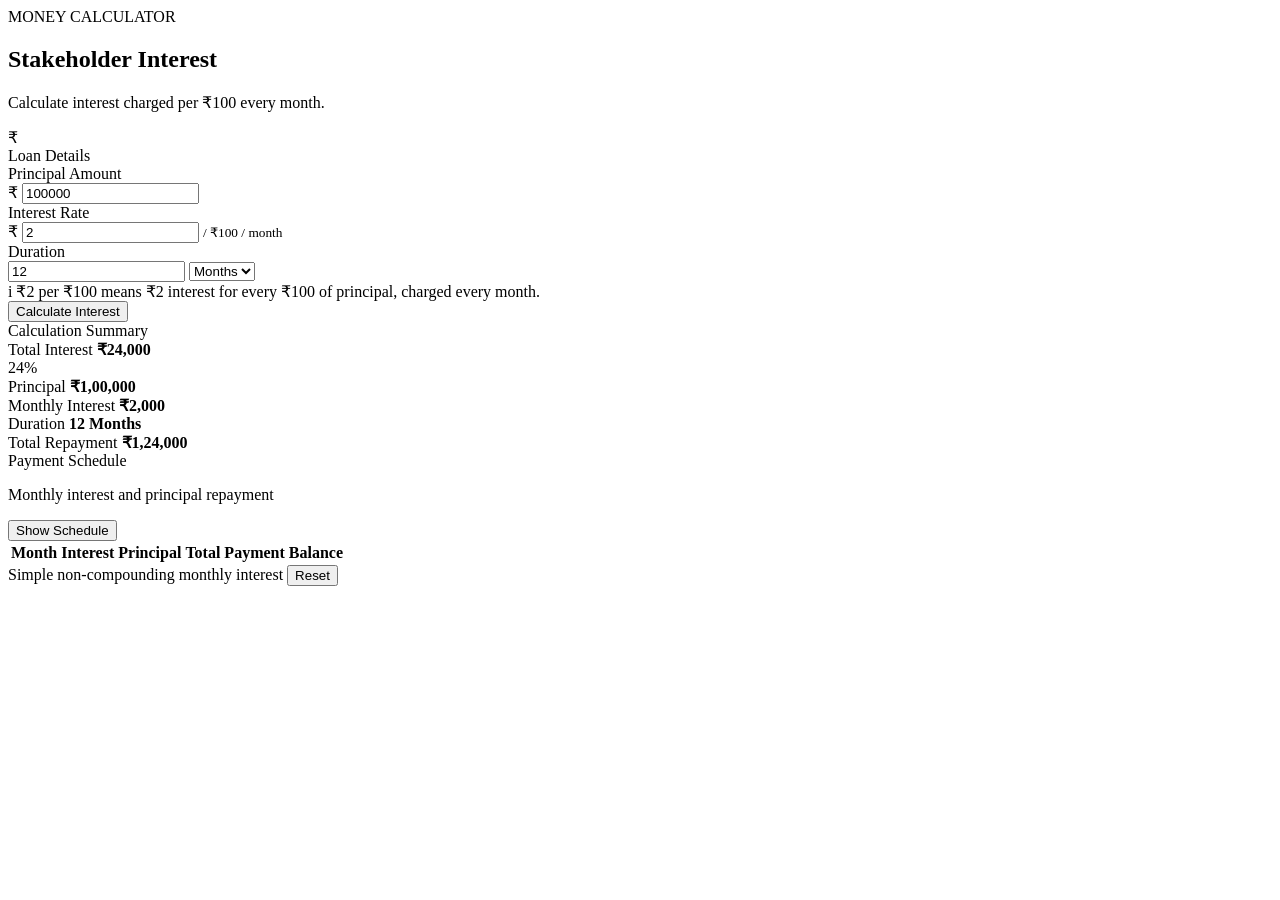
==== desicalc/index.html @ 5e839ca5 "Add index.html for Stakeholder Interest Calculator" ====
<!DOCTYPE html>
<html lang="en">
<head>
  <meta charset="UTF-8">
  <meta name="viewport" content="width=device-width, initial-scale=1.0">
  <title>Stakeholder Interest Calculator</title>
  <link rel="stylesheet" href="style.css">
</head>
<body>
  <main class="app">
    <section class="calculator">
      <header class="header">
        <div>
          <div class="eyebrow">MONEY CALCULATOR</div>
          <h1>Stakeholder Interest</h1>
          <p>Calculate interest charged per ₹100 every month.</p>
        </div>
        <div class="rupee-icon">₹</div>
      </header>

      <section class="input-section">
        <div class="section-title">Loan Details</div>

        <div class="field">
          <label for="principal">Principal Amount</label>
          <div class="input-wrapper">
            <span>₹</span>
            <input
              id="principal"
              type="number"
              min="0"
              step="100"
              value="100000"
              placeholder="Enter amount"
            >
          </div>
        </div>

        <div class="rate-duration-row">
          <div class="field">
            <label for="rate">Interest Rate</label>
            <div class="input-wrapper rate-input">
              <span>₹</span>
              <input
                id="rate"
                type="number"
                min="0"
                step="0.01"
                value="2"
                placeholder="2"
              >
              <small>/ ₹100 / month</small>
            </div>
          </div>

          <div class="field">
            <label for="duration">Duration</label>
            <div class="input-wrapper">
              <input
                id="duration"
                type="number"
                min="1"
                step="1"
                value="12"
                placeholder="12"
              >
              <select id="durationUnit" aria-label="Duration unit">
                <option value="months">Months</option>
                <option value="years">Years</option>
              </select>
            </div>
          </div>
        </div>

        <div class="example-note">
          <span class="info-icon">i</span>
          <span>
            ₹2 per ₹100 means ₹2 interest for every ₹100 of principal,
            charged every month.
          </span>
        </div>

        <button id="calculateButton" class="calculate-button" type="button">
          Calculate Interest
        </button>
      </section>

      <section class="result-section">
        <div class="section-title">Calculation Summary</div>

        <div class="main-result">
          <div>
            <span class="result-label">Total Interest</span>
            <strong id="totalInterest">₹24,000</strong>
          </div>
          <div class="interest-badge" id="interestPercentage">24%</div>
        </div>

        <div class="result-grid">
          <div class="result-card">
            <span>Principal</span>
            <strong id="resultPrincipal">₹1,00,000</strong>
          </div>

          <div class="result-card">
            <span>Monthly Interest</span>
            <strong id="monthlyInterest">₹2,000</strong>
          </div>

          <div class="result-card">
            <span>Duration</span>
            <strong id="resultDuration">12 Months</strong>
          </div>

          <div class="result-card total-card">
            <span>Total Repayment</span>
            <strong id="totalRepayment">₹1,24,000</strong>
          </div>
        </div>
      </section>

      <section class="schedule-section">
        <div class="schedule-header">
          <div>
            <div class="section-title">Payment Schedule</div>
            <p>Monthly interest and principal repayment</p>
          </div>
          <button id="toggleSchedule" class="toggle-button" type="button">
            Show Schedule
          </button>
        </div>

        <div id="scheduleContainer" class="schedule-container hidden">
          <div class="table-wrapper">
            <table>
              <thead>
                <tr>
                  <th>Month</th>
                  <th>Interest</th>
                  <th>Principal</th>
                  <th>Total Payment</th>
                  <th>Balance</th>
                </tr>
              </thead>
              <tbody id="scheduleBody"></tbody>
            </table>
          </div>
        </div>
      </section>

      <footer>
        <span>Simple non-compounding monthly interest</span>
        <button id="resetButton" type="button">Reset</button>
      </footer>
    </section>
  </main>

  <script src="script.js"></script>
</body>
</html>
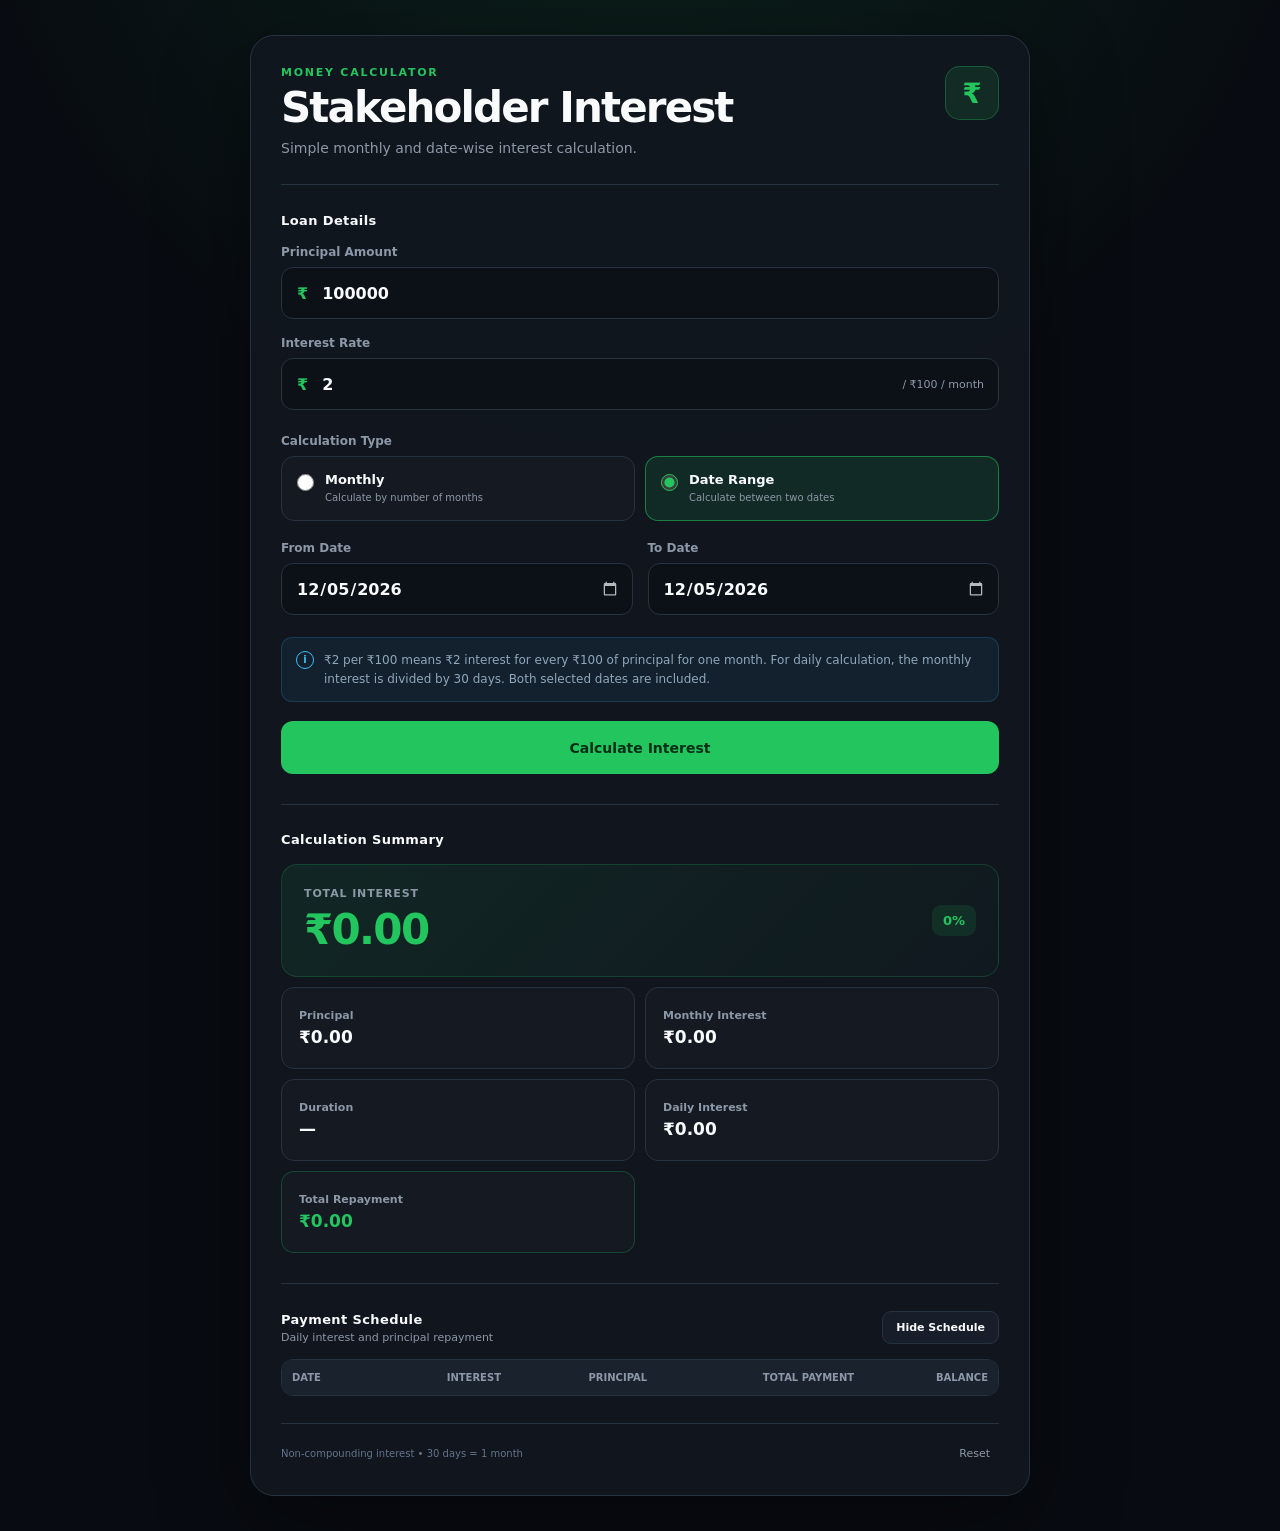
==== commit 57509e53: "add days based calculation" ====
--- a/desicalc/index.html
+++ b/desicalc/index.html
@@ -9,22 +9,27 @@
 <body>
   <main class="app">
     <section class="calculator">
+
       <header class="header">
         <div>
           <div class="eyebrow">MONEY CALCULATOR</div>
           <h1>Stakeholder Interest</h1>
-          <p>Calculate interest charged per ₹100 every month.</p>
-        </div>
+          <p>Simple monthly and date-wise interest calculation.</p>
+        </div>
+
         <div class="rupee-icon">₹</div>
       </header>
 
       <section class="input-section">
+
         <div class="section-title">Loan Details</div>
 
         <div class="field">
           <label for="principal">Principal Amount</label>
+
           <div class="input-wrapper">
             <span>₹</span>
+
             <input
               id="principal"
               type="number"
@@ -36,25 +41,62 @@
           </div>
         </div>
 
-        <div class="rate-duration-row">
-          <div class="field">
-            <label for="rate">Interest Rate</label>
-            <div class="input-wrapper rate-input">
-              <span>₹</span>
+        <div class="field">
+          <label for="rate">Interest Rate</label>
+
+          <div class="input-wrapper rate-input">
+            <span>₹</span>
+
+            <input
+              id="rate"
+              type="number"
+              min="0"
+              step="0.01"
+              value="2"
+              placeholder="2"
+            >
+
+            <small>/ ₹100 / month</small>
+          </div>
+        </div>
+
+        <div class="calculation-type">
+          <label>Calculation Type</label>
+
+          <div class="type-options">
+            <label class="type-option">
               <input
-                id="rate"
-                type="number"
-                min="0"
-                step="0.01"
-                value="2"
-                placeholder="2"
+                id="monthlyMode"
+                type="radio"
+                name="calculationType"
+                value="monthly"
               >
-              <small>/ ₹100 / month</small>
-            </div>
-          </div>
-
+              <span>
+                <strong>Monthly</strong>
+                <small>Calculate by number of months</small>
+              </span>
+            </label>
+
+            <label class="type-option active">
+              <input
+                id="dateMode"
+                type="radio"
+                name="calculationType"
+                value="date"
+                checked
+              >
+              <span>
+                <strong>Date Range</strong>
+                <small>Calculate between two dates</small>
+              </span>
+            </label>
+          </div>
+        </div>
+
+        <div id="monthlyFields" class="calculation-fields hidden">
           <div class="field">
             <label for="duration">Duration</label>
+
             <div class="input-wrapper">
               <input
                 id="duration"
@@ -64,6 +106,7 @@
                 value="12"
                 placeholder="12"
               >
+
               <select id="durationUnit" aria-label="Duration unit">
                 <option value="months">Months</option>
                 <option value="years">Years</option>
@@ -72,89 +115,159 @@
           </div>
         </div>
 
+        <div id="dateFields" class="calculation-fields">
+
+          <div class="date-row">
+
+            <div class="field">
+              <label for="startDate">From Date</label>
+
+              <div class="input-wrapper date-input">
+                <input id="startDate" type="date">
+              </div>
+            </div>
+
+            <div class="field">
+              <label for="endDate">To Date</label>
+
+              <div class="input-wrapper date-input">
+                <input id="endDate" type="date">
+              </div>
+            </div>
+
+          </div>
+
+        </div>
+
         <div class="example-note">
           <span class="info-icon">i</span>
+
           <span>
-            ₹2 per ₹100 means ₹2 interest for every ₹100 of principal,
-            charged every month.
+            ₹2 per ₹100 means ₹2 interest for every ₹100 of principal
+            for one month. For daily calculation, the monthly interest
+            is divided by 30 days. Both selected dates are included.
           </span>
         </div>
 
-        <button id="calculateButton" class="calculate-button" type="button">
+        <button
+          id="calculateButton"
+          class="calculate-button"
+          type="button"
+        >
           Calculate Interest
         </button>
+
       </section>
 
       <section class="result-section">
+
         <div class="section-title">Calculation Summary</div>
 
         <div class="main-result">
+
           <div>
             <span class="result-label">Total Interest</span>
-            <strong id="totalInterest">₹24,000</strong>
-          </div>
-          <div class="interest-badge" id="interestPercentage">24%</div>
+            <strong id="totalInterest">₹0.00</strong>
+          </div>
+
+          <div
+            id="interestPercentage"
+            class="interest-badge"
+          >
+            0%
+          </div>
+
         </div>
 
         <div class="result-grid">
+
           <div class="result-card">
             <span>Principal</span>
-            <strong id="resultPrincipal">₹1,00,000</strong>
+            <strong id="resultPrincipal">₹0.00</strong>
           </div>
 
           <div class="result-card">
             <span>Monthly Interest</span>
-            <strong id="monthlyInterest">₹2,000</strong>
-          </div>
-
-          <div class="result-card">
-            <span>Duration</span>
-            <strong id="resultDuration">12 Months</strong>
+            <strong id="monthlyInterest">₹0.00</strong>
+          </div>
+
+          <div class="result-card">
+            <span id="durationLabel">Duration</span>
+            <strong id="resultDuration">—</strong>
+          </div>
+
+          <div class="result-card">
+            <span>Daily Interest</span>
+            <strong id="dailyInterest">₹0.00</strong>
           </div>
 
           <div class="result-card total-card">
             <span>Total Repayment</span>
-            <strong id="totalRepayment">₹1,24,000</strong>
-          </div>
-        </div>
+            <strong id="totalRepayment">₹0.00</strong>
+          </div>
+
+        </div>
+
       </section>
 
       <section class="schedule-section">
+
         <div class="schedule-header">
+
           <div>
             <div class="section-title">Payment Schedule</div>
-            <p>Monthly interest and principal repayment</p>
-          </div>
-          <button id="toggleSchedule" class="toggle-button" type="button">
-            Show Schedule
+            <p id="scheduleDescription">
+              Daily interest and principal repayment
+            </p>
+          </div>
+
+          <button
+            id="toggleSchedule"
+            class="toggle-button"
+            type="button"
+          >
+            Hide Schedule
           </button>
-        </div>
-
-        <div id="scheduleContainer" class="schedule-container hidden">
+
+        </div>
+
+        <div id="scheduleContainer" class="schedule-container">
+
           <div class="table-wrapper">
+
             <table>
               <thead>
                 <tr>
-                  <th>Month</th>
+                  <th id="periodHeader">Date</th>
                   <th>Interest</th>
                   <th>Principal</th>
                   <th>Total Payment</th>
                   <th>Balance</th>
                 </tr>
               </thead>
+
               <tbody id="scheduleBody"></tbody>
             </table>
-          </div>
-        </div>
+
+          </div>
+
+        </div>
+
       </section>
 
       <footer>
-        <span>Simple non-compounding monthly interest</span>
-        <button id="resetButton" type="button">Reset</button>
+        <span id="calculationFooter">
+          Non-compounding interest • 30 days = 1 month
+        </span>
+
+        <button id="resetButton" type="button">
+          Reset
+        </button>
       </footer>
+
     </section>
   </main>
 
   <script src="script.js"></script>
 </body>
-</html>
+</html>
--- a/desicalc/style.css
+++ b/desicalc/style.css
@@ -0,0 +1,747 @@
+:root {
+  --background: #080b11;
+  --card: #11161f;
+  --card-light: #171e29;
+  --border: #273241;
+  --text: #f8fafc;
+  --muted: #8c98a8;
+  --accent: #22c55e;
+  --accent-light: #4ade80;
+  --accent-soft: rgba(34, 197, 94, 0.12);
+  --blue: #38bdf8;
+  --blue-soft: rgba(56, 189, 248, 0.07);
+  --danger: #ef4444;
+}
+
+* {
+  box-sizing: border-box;
+}
+
+html {
+  scroll-behavior: smooth;
+}
+
+body {
+  margin: 0;
+  min-height: 100vh;
+  color: var(--text);
+  background:
+    radial-gradient(
+      circle at 50% -15%,
+      rgba(34, 197, 94, 0.13),
+      transparent 38%
+    ),
+    var(--background);
+
+  font-family:
+    Inter,
+    ui-sans-serif,
+    system-ui,
+    -apple-system,
+    BlinkMacSystemFont,
+    "Segoe UI",
+    sans-serif;
+}
+
+button,
+input,
+select {
+  font: inherit;
+}
+
+button {
+  cursor: pointer;
+}
+
+.app {
+  width: 100%;
+  min-height: 100vh;
+
+  display: flex;
+  justify-content: center;
+
+  padding: 35px 18px;
+}
+
+.calculator {
+  width: min(100%, 780px);
+
+  padding: 30px;
+
+  border: 1px solid var(--border);
+  border-radius: 24px;
+
+  background: rgba(17, 22, 31, 0.96);
+
+  box-shadow:
+    0 30px 90px rgba(0, 0, 0, 0.4);
+}
+
+.header {
+  display: flex;
+  align-items: flex-start;
+  justify-content: space-between;
+
+  gap: 20px;
+
+  padding-bottom: 28px;
+
+  border-bottom: 1px solid var(--border);
+}
+
+.eyebrow {
+  margin-bottom: 6px;
+
+  color: var(--accent);
+
+  font-size: 11px;
+  font-weight: 900;
+
+  letter-spacing: 0.16em;
+}
+
+h1 {
+  margin: 0;
+
+  font-size: clamp(30px, 6vw, 42px);
+
+  line-height: 1.1;
+
+  letter-spacing: -0.045em;
+}
+
+.header p {
+  margin: 9px 0 0;
+
+  color: var(--muted);
+
+  font-size: 14px;
+}
+
+.rupee-icon {
+  width: 54px;
+  height: 54px;
+
+  display: grid;
+  place-items: center;
+
+  flex: 0 0 auto;
+
+  border: 1px solid rgba(34, 197, 94, 0.3);
+  border-radius: 15px;
+
+  color: var(--accent);
+  background: var(--accent-soft);
+
+  font-size: 28px;
+  font-weight: 900;
+}
+
+.input-section {
+  padding-top: 28px;
+}
+
+.section-title {
+  margin-bottom: 17px;
+
+  color: var(--text);
+
+  font-size: 13px;
+  font-weight: 850;
+
+  letter-spacing: 0.03em;
+}
+
+.field {
+  margin-bottom: 17px;
+}
+
+.field label,
+.calculation-type > label {
+  display: block;
+
+  margin-bottom: 8px;
+
+  color: var(--muted);
+
+  font-size: 12px;
+  font-weight: 750;
+}
+
+.input-wrapper {
+  height: 52px;
+
+  display: flex;
+  align-items: center;
+
+  overflow: hidden;
+
+  border: 1px solid var(--border);
+  border-radius: 12px;
+
+  background: #0c1118;
+
+  transition:
+    border-color 0.2s ease,
+    box-shadow 0.2s ease;
+}
+
+.input-wrapper:focus-within {
+  border-color: var(--accent);
+
+  box-shadow:
+    0 0 0 3px rgba(34, 197, 94, 0.1);
+}
+
+.input-wrapper > span {
+  padding-left: 15px;
+
+  color: var(--accent);
+
+  font-weight: 850;
+}
+
+.input-wrapper input {
+  width: 100%;
+  min-width: 0;
+  height: 100%;
+
+  padding: 0 14px;
+
+  border: 0;
+  outline: 0;
+
+  color: var(--text);
+  background: transparent;
+
+  font-size: 16px;
+  font-weight: 700;
+}
+
+.input-wrapper input::-webkit-calendar-picker-indicator {
+  filter: invert(1);
+  opacity: 0.7;
+  cursor: pointer;
+}
+
+.input-wrapper small {
+  flex: 0 0 auto;
+
+  padding-right: 14px;
+
+  color: var(--muted);
+
+  font-size: 11px;
+
+  white-space: nowrap;
+}
+
+.rate-input input {
+  padding-right: 6px;
+}
+
+.calculation-type {
+  margin-top: 24px;
+  margin-bottom: 20px;
+}
+
+.type-options {
+  display: grid;
+  grid-template-columns: 1fr 1fr;
+
+  gap: 10px;
+}
+
+.type-option {
+  position: relative;
+
+  display: flex;
+  align-items: flex-start;
+
+  gap: 11px;
+
+  padding: 15px;
+
+  border: 1px solid var(--border);
+  border-radius: 13px;
+
+  background: rgba(255, 255, 255, 0.02);
+
+  cursor: pointer;
+
+  transition:
+    border-color 0.2s ease,
+    background 0.2s ease;
+}
+
+.type-option:hover {
+  border-color: #3b4a5f;
+}
+
+.type-option:has(input:checked) {
+  border-color: rgba(34, 197, 94, 0.55);
+
+  background: var(--accent-soft);
+}
+
+.type-option input {
+  width: 17px;
+  height: 17px;
+
+  margin: 2px 0 0;
+
+  accent-color: var(--accent);
+
+  flex: 0 0 auto;
+}
+
+.type-option span {
+  display: flex;
+  flex-direction: column;
+
+  gap: 4px;
+}
+
+.type-option strong {
+  font-size: 13px;
+}
+
+.type-option small {
+  color: var(--muted);
+
+  font-size: 10px;
+
+  line-height: 1.4;
+}
+
+.calculation-fields {
+  animation: fadeIn 0.2s ease;
+}
+
+.hidden {
+  display: none !important;
+}
+
+.date-row {
+  display: grid;
+  grid-template-columns: 1fr 1fr;
+
+  gap: 15px;
+}
+
+.date-input input {
+  padding-right: 12px;
+}
+
+select {
+  height: 100%;
+
+  padding: 0 13px;
+
+  border: 0;
+  border-left: 1px solid var(--border);
+
+  outline: 0;
+
+  color: var(--text);
+  background: #151c26;
+
+  font-size: 12px;
+  font-weight: 750;
+
+  cursor: pointer;
+}
+
+.example-note {
+  display: flex;
+  align-items: flex-start;
+
+  gap: 10px;
+
+  margin: 5px 0 19px;
+
+  padding: 13px 14px;
+
+  border: 1px solid rgba(56, 189, 248, 0.18);
+  border-radius: 11px;
+
+  color: #91a7bb;
+  background: var(--blue-soft);
+
+  font-size: 12px;
+
+  line-height: 1.55;
+}
+
+.info-icon {
+  width: 18px;
+  height: 18px;
+
+  display: grid;
+  place-items: center;
+
+  flex: 0 0 auto;
+
+  border: 1px solid var(--blue);
+  border-radius: 50%;
+
+  color: var(--blue);
+
+  font-size: 10px;
+  font-weight: 900;
+}
+
+.calculate-button {
+  width: 100%;
+  height: 53px;
+
+  border: 0;
+  border-radius: 12px;
+
+  color: #052e16;
+  background: var(--accent);
+
+  font-size: 14px;
+  font-weight: 900;
+
+  transition:
+    background 0.2s ease,
+    transform 0.2s ease;
+}
+
+.calculate-button:hover {
+  background: var(--accent-light);
+
+  transform: translateY(-1px);
+}
+
+.result-section {
+  margin-top: 30px;
+  padding-top: 27px;
+
+  border-top: 1px solid var(--border);
+}
+
+.main-result {
+  display: flex;
+  align-items: center;
+  justify-content: space-between;
+
+  gap: 20px;
+
+  padding: 22px;
+
+  border: 1px solid rgba(34, 197, 94, 0.2);
+  border-radius: 16px;
+
+  background:
+    linear-gradient(
+      135deg,
+      rgba(34, 197, 94, 0.1),
+      rgba(34, 197, 94, 0.025)
+    );
+}
+
+.result-label {
+  display: block;
+
+  margin-bottom: 5px;
+
+  color: var(--muted);
+
+  font-size: 11px;
+  font-weight: 750;
+
+  text-transform: uppercase;
+
+  letter-spacing: 0.08em;
+}
+
+.main-result strong {
+  color: var(--accent);
+
+  font-size: clamp(30px, 7vw, 42px);
+
+  letter-spacing: -0.04em;
+}
+
+.interest-badge {
+  padding: 8px 11px;
+
+  border-radius: 9px;
+
+  color: var(--accent);
+
+  background: var(--accent-soft);
+
+  font-size: 13px;
+  font-weight: 900;
+}
+
+.result-grid {
+  display: grid;
+
+  grid-template-columns: 1fr 1fr;
+
+  gap: 10px;
+
+  margin-top: 10px;
+}
+
+.result-card {
+  min-height: 82px;
+
+  display: flex;
+  flex-direction: column;
+  justify-content: center;
+
+  padding: 15px 17px;
+
+  border: 1px solid var(--border);
+  border-radius: 13px;
+
+  background: rgba(255, 255, 255, 0.02);
+}
+
+.result-card span {
+  margin-bottom: 5px;
+
+  color: var(--muted);
+
+  font-size: 11px;
+  font-weight: 700;
+}
+
+.result-card strong {
+  color: var(--text);
+
+  font-size: 17px;
+}
+
+.total-card {
+  border-color: rgba(34, 197, 94, 0.25);
+}
+
+.total-card strong {
+  color: var(--accent);
+}
+
+.schedule-section {
+  margin-top: 30px;
+  padding-top: 27px;
+
+  border-top: 1px solid var(--border);
+}
+
+.schedule-header {
+  display: flex;
+  align-items: center;
+  justify-content: space-between;
+
+  gap: 15px;
+}
+
+.schedule-header .section-title {
+  margin-bottom: 4px;
+}
+
+.schedule-header p {
+  margin: 0;
+
+  color: var(--muted);
+
+  font-size: 11px;
+}
+
+.toggle-button {
+  padding: 9px 13px;
+
+  border: 1px solid var(--border);
+  border-radius: 9px;
+
+  color: var(--text);
+  background: var(--card-light);
+
+  font-size: 11px;
+  font-weight: 800;
+}
+
+.toggle-button:hover {
+  border-color: var(--accent);
+}
+
+.schedule-container {
+  margin-top: 15px;
+}
+
+.table-wrapper {
+  max-height: 350px;
+
+  overflow: auto;
+
+  border: 1px solid var(--border);
+  border-radius: 12px;
+}
+
+table {
+  width: 100%;
+
+  border-collapse: collapse;
+
+  font-size: 12px;
+}
+
+thead {
+  position: sticky;
+  top: 0;
+  z-index: 1;
+
+  background: #1a222e;
+}
+
+th {
+  padding: 12px 10px;
+
+  color: var(--muted);
+
+  font-size: 10px;
+  font-weight: 800;
+
+  text-align: right;
+  text-transform: uppercase;
+
+  white-space: nowrap;
+}
+
+th:first-child,
+td:first-child {
+  text-align: left;
+}
+
+td {
+  padding: 11px 10px;
+
+  border-top: 1px solid var(--border);
+
+  color: var(--text);
+
+  text-align: right;
+
+  white-space: nowrap;
+}
+
+td:nth-child(2) {
+  color: var(--accent);
+}
+
+td:last-child {
+  font-weight: 800;
+}
+
+footer {
+  display: flex;
+  align-items: center;
+  justify-content: space-between;
+
+  gap: 15px;
+
+  margin-top: 27px;
+  padding-top: 18px;
+
+  border-top: 1px solid var(--border);
+
+  color: #64748b;
+
+  font-size: 10px;
+}
+
+footer button {
+  padding: 5px 9px;
+
+  border: 0;
+
+  color: var(--muted);
+  background: transparent;
+
+  font-size: 11px;
+}
+
+footer button:hover {
+  color: var(--text);
+}
+
+@keyframes fadeIn {
+  from {
+    opacity: 0;
+    transform: translateY(-4px);
+  }
+
+  to {
+    opacity: 1;
+    transform: translateY(0);
+  }
+}
+
+@media (max-width: 600px) {
+  .app {
+    padding: 12px;
+  }
+
+  .calculator {
+    padding: 21px;
+
+    border-radius: 19px;
+  }
+
+  .header {
+    padding-bottom: 22px;
+  }
+
+  .rupee-icon {
+    width: 44px;
+    height: 44px;
+
+    font-size: 23px;
+  }
+
+  .type-options,
+  .date-row {
+    grid-template-columns: 1fr;
+  }
+
+  .main-result {
+    align-items: flex-start;
+
+    flex-direction: column;
+  }
+
+  .result-grid {
+    grid-template-columns: 1fr;
+  }
+
+  .schedule-header {
+    align-items: flex-start;
+
+    flex-direction: column;
+  }
+
+  .toggle-button {
+    width: 100%;
+  }
+
+  footer {
+    align-items: flex-start;
+
+    flex-direction: column;
+  }
+
+  .table-wrapper {
+    margin-right: -5px;
+    margin-left: -5px;
+  }
+
+  th,
+  td {
+    padding: 10px 7px;
+  }
+}
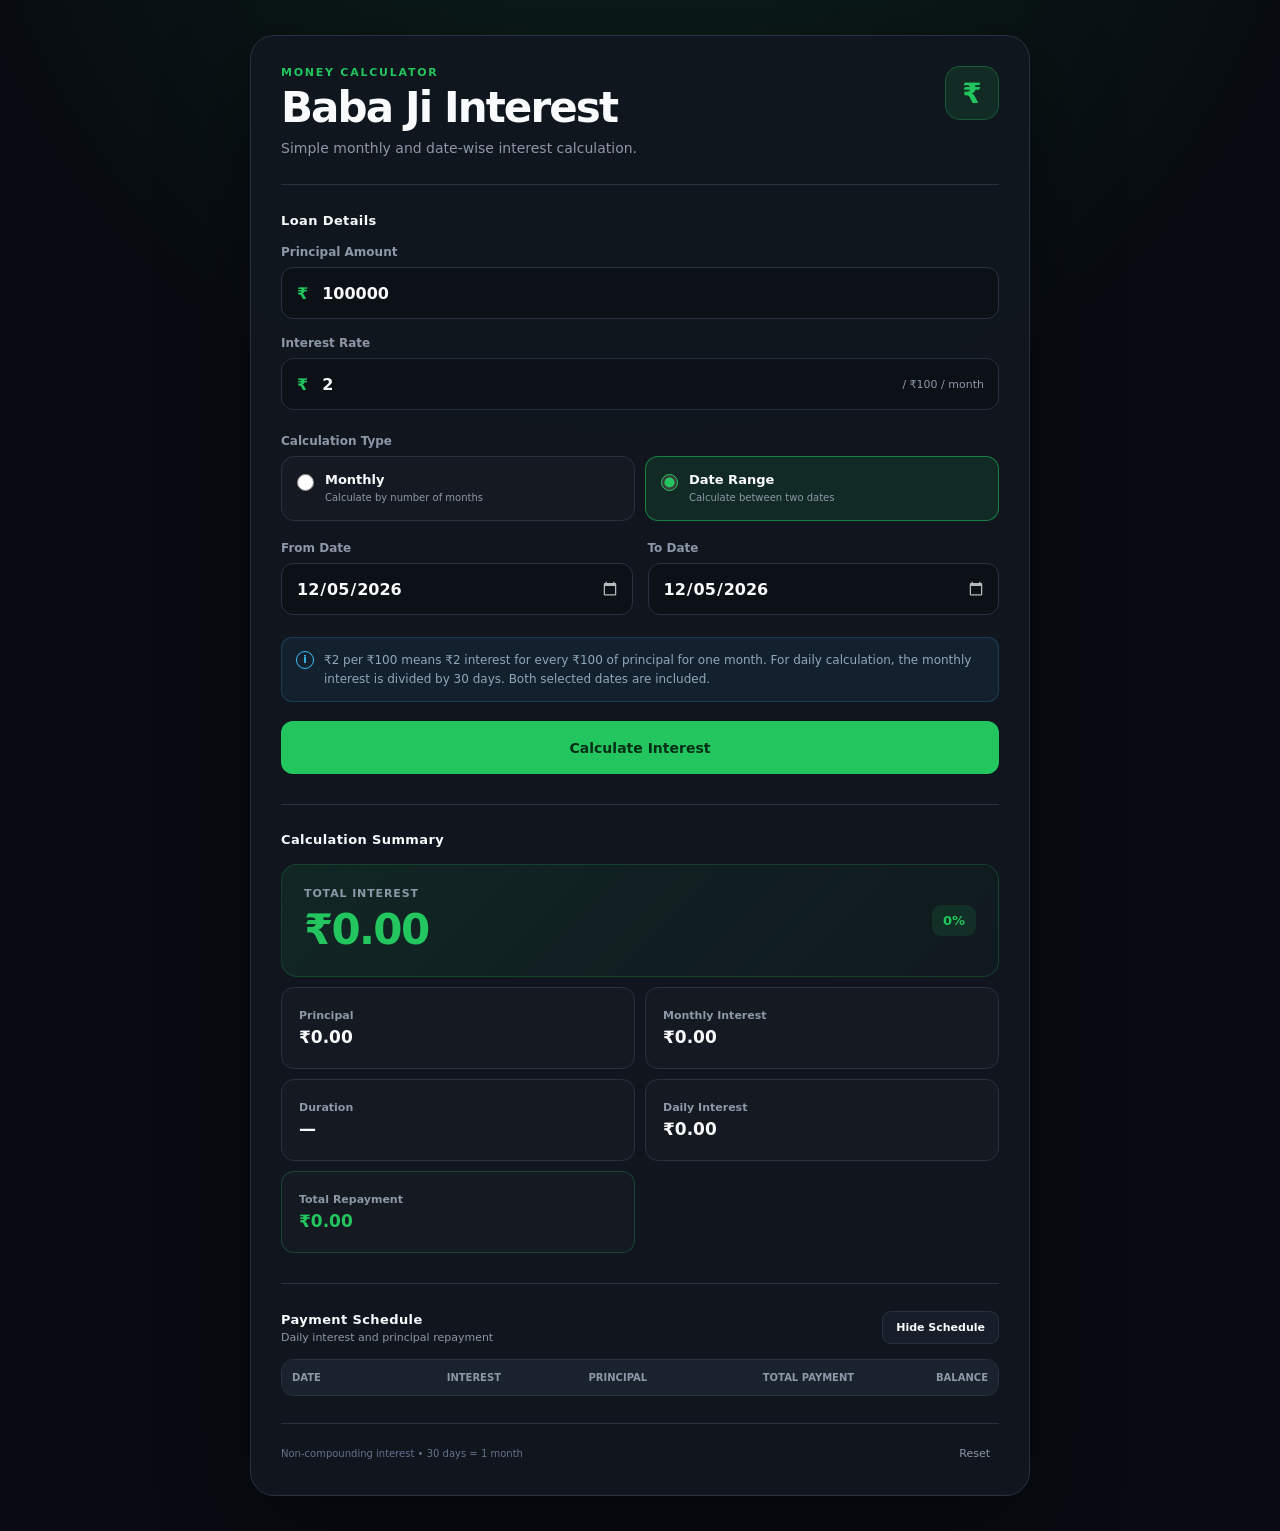
==== commit a4162a22: "name changes" ====
--- a/desicalc/index.html
+++ b/desicalc/index.html
@@ -3,7 +3,7 @@
 <head>
   <meta charset="UTF-8">
   <meta name="viewport" content="width=device-width, initial-scale=1.0">
-  <title>Stakeholder Interest Calculator</title>
+  <title>Baba Ji Interest Calculator</title>
   <link rel="stylesheet" href="style.css">
 </head>
 <body>
@@ -13,7 +13,7 @@
       <header class="header">
         <div>
           <div class="eyebrow">MONEY CALCULATOR</div>
-          <h1>Stakeholder Interest</h1>
+          <h1>Baba Ji Interest</h1>
           <p>Simple monthly and date-wise interest calculation.</p>
         </div>
 
